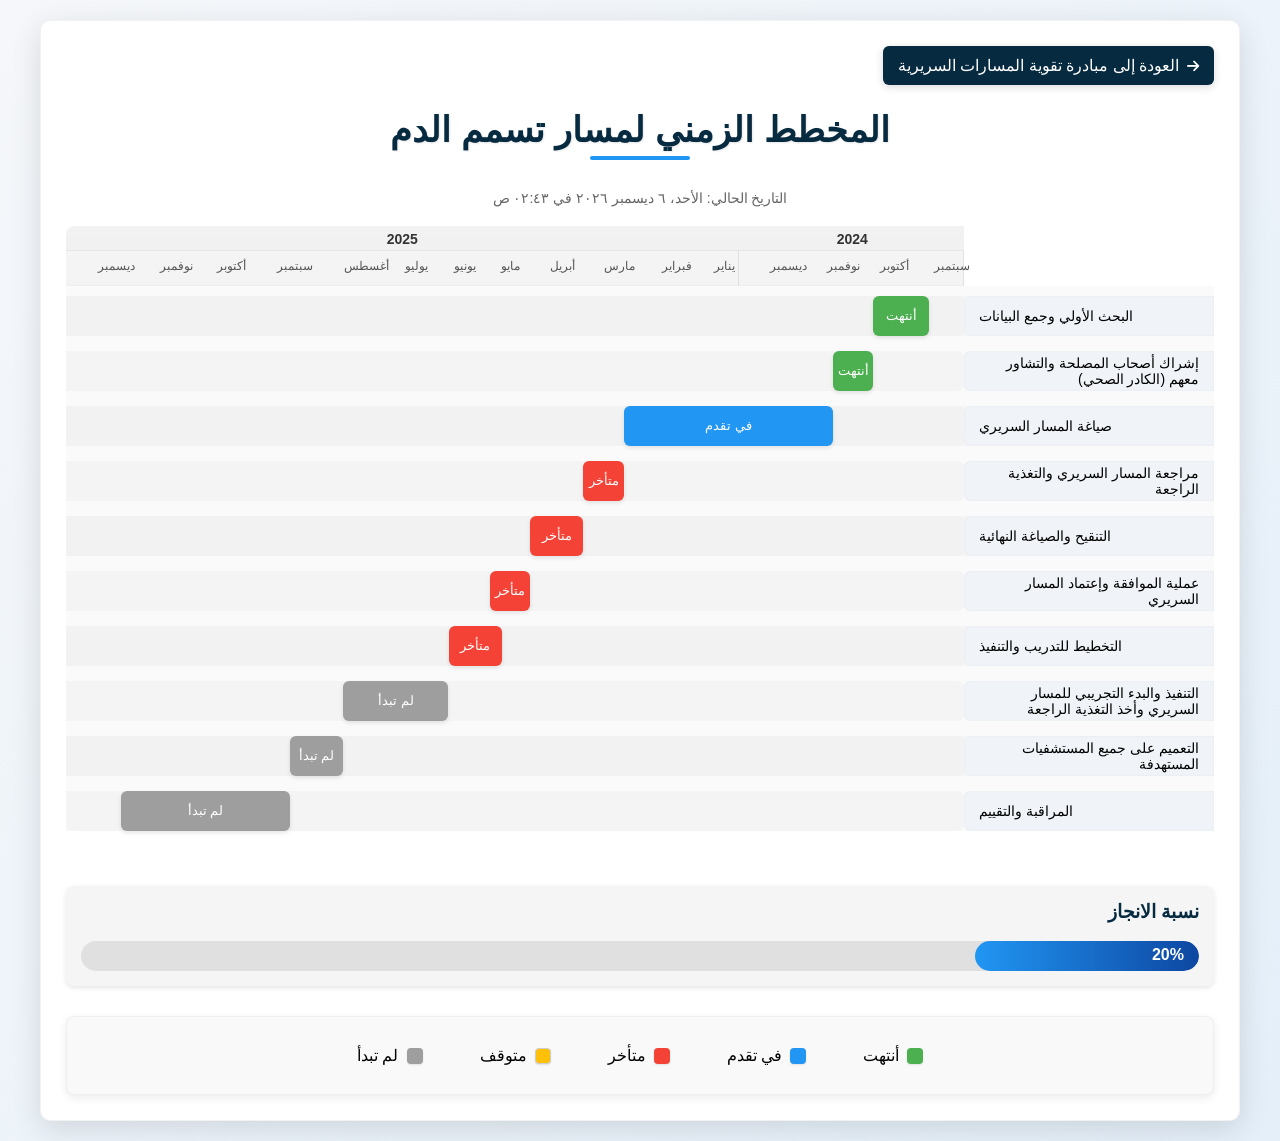
==== sepsis-timeline.html @ 0b977a1f "Add files via upload" ====
<!DOCTYPE html>
<html lang="ar" dir="rtl">
<head>
    <meta charset="UTF-8">
    <meta name="viewport" content="width=device-width, initial-scale=1.0">
    <title>المخطط الزمني لمسار تسمم الدم</title>
    <link rel="stylesheet" href="https://cdnjs.cloudflare.com/ajax/libs/font-awesome/6.4.0/css/all.min.css">
    <style>
        * {
            box-sizing: border-box;
            font-family: 'Segoe UI', Tahoma, Geneva, Verdana, sans-serif;
        }
        body {
            margin: 0;
            padding: 20px;
            background-color: #f5f7fa;
            background-image: linear-gradient(135deg, #f5f7fa 0%, #e4eff9 100%);
            min-height: 100vh;
        }
        .container {
            max-width: 1200px;
            margin: 0 auto;
            background-color: white;
            border-radius: 10px;
            box-shadow: 0 8px 30px rgba(0, 0, 0, 0.12);
            padding: 25px;
            border: 1px solid rgba(0, 0, 0, 0.05);
        }
        .header-buttons {
            margin-bottom: 20px;
            display: flex;
            justify-content: flex-start;
        }
        .back-button {
            display: inline-flex;
            align-items: center;
            background-color: #062A40;
            color: white;
            padding: 10px 15px;
            border-radius: 6px;
            text-decoration: none;
            font-weight: 500;
            transition: all 0.3s ease;
            box-shadow: 0 2px 8px rgba(0, 0, 0, 0.15);
        }
        .back-button:hover {
            background-color: #0a3d5c;
            transform: translateY(-2px);
            box-shadow: 0 4px 12px rgba(0, 0, 0, 0.2);
        }
        .back-button i {
            margin-left: 8px;
            font-size: 14px;
        }
        h1 {
            text-align: center;
            color: #062A40;
            margin-bottom: 30px;
            text-shadow: 1px 1px 2px rgba(0,0,0,0.1);
            font-size: 2.2rem;
            padding-bottom: 10px;
            position: relative;
        }
        h1:after {
            content: '';
            position: absolute;
            width: 100px;
            height: 4px;
            background-color: #2196F3;
            bottom: 0;
            left: 50%;
            transform: translateX(-50%);
            border-radius: 2px;
        }
        .timeline-container {
            position: relative;
            padding-top: 60px; /* Increased to accommodate year labels */
            margin-bottom: 40px;
            border-radius: 8px;
            overflow: hidden;
        }
        .timeline-header {
            position: absolute;
            top: 0;
            right: 250px;
            left: 0;
            height: 60px;
            background: linear-gradient(to bottom, #f9f9f9, #f0f0f0);
            border-bottom: 1px solid #e0e0e0;
            border-radius: 8px 0 0 0;
            z-index: 2;
        }
        .year-labels {
            position: absolute;
            top: 0;
            right: 0;
            left: 0;
            height: 25px;
            display: flex;
            justify-content: space-between;
            background-color: rgba(240, 240, 240, 0.7);
            border-bottom: 1px solid #e6e6e6;
            padding-top: 5px;
        }
        .year-label {
            font-weight: bold;
            color: #333;
            font-size: 14px;
        }
        .month-markers {
            position: absolute;
            top: 25px; /* Position below year labels */
            right: 0;
            left: 0;
            height: 35px;
            display: flex;
            background-color: rgba(245, 245, 245, 0.7);
        }
        .month-section {
            position: relative;
            height: 100%;
            border-right: 1px solid #e0e0e0;
        }
        .month-labels {
            position: absolute;
            top: 0;
            right: 0;
            left: 0;
            display: flex;
            justify-content: space-around;
            padding-top: 8px;
        }
        .month-label {
            font-size: 12px;
            color: #555;
            transform: translateX(50%);
        }
        .task-container {
            background-color: #fafafa;
            border-radius: 0 0 8px 8px;
            padding-top: 10px;
        }
        .task {
            display: flex;
            align-items: center;
            margin-bottom: 15px;
            position: relative;
            transition: all 0.2s ease;
        }
        .task:hover {
            background-color: #f5f5f5;
        }
        .task:nth-child(odd) {
            background-color: rgba(0, 0, 0, 0.02);
        }
        .task-name {
            width: 250px;
            padding: 10px 15px;
            font-weight: 500;
            font-size: 14px;
            text-align: right;
            background-color: #f0f4f8;
            border-radius: 6px 0 0 6px;
            box-shadow: inset 0 0 3px rgba(0, 0, 0, 0.05);
            height: 40px;
            display: flex;
            align-items: center;
            justify-content: flex-end;
        }
        .timeline-bar {
            flex-grow: 1;
            position: relative;
            height: 40px;
            background-color: rgba(240, 240, 240, 0.5);
            border-radius: 0 6px 6px 0;
        }
        .task-bar {
            position: absolute;
            height: 100%;
            border-radius: 6px;
            display: flex;
            align-items: center;
            justify-content: center;
            color: white;
            font-size: 13px;
            cursor: pointer;
            transition: all 0.3s ease;
            min-width: 40px;
            box-shadow: 0 2px 4px rgba(0, 0, 0, 0.1);
        }
        .task-bar:hover {
            opacity: 0.9;
            transform: translateY(-2px);
            box-shadow: 0 4px 8px rgba(0, 0, 0, 0.15);
        }
        .tooltip {
            position: absolute;
            background-color: #333;
            color: white;
            padding: 12px;
            border-radius: 6px;
            font-size: 12px;
            z-index: 100;
            width: 280px;
            box-shadow: 0 4px 12px rgba(0, 0, 0, 0.2);
            pointer-events: none;
            opacity: 0;
            transition: opacity 0.3s;
            text-align: right;
        }
        .tooltip-visible {
            opacity: 1;
        }
        .legend {
            display: flex;
            justify-content: center;
            gap: 25px;
            margin-top: 30px;
            flex-wrap: wrap;
            background-color: #f9f9f9;
            padding: 20px;
            border-radius: 8px;
            box-shadow: 0 3px 10px rgba(0, 0, 0, 0.08);
            border: 1px solid rgba(0, 0, 0, 0.04);
        }
        .legend-item {
            display: flex;
            align-items: center;
            cursor: pointer;
            padding: 8px 15px;
            border-radius: 6px;
            transition: all 0.3s ease;
            border: 1px solid transparent;
        }
        .legend-item:hover {
            background-color: #f0f0f0;
            transform: translateY(-2px);
            border: 1px solid rgba(0, 0, 0, 0.05);
            box-shadow: 0 3px 8px rgba(0, 0, 0, 0.06);
        }
        .legend-color {
            width: 16px;
            height: 16px;
            border-radius: 4px;
            margin-left: 8px;
            box-shadow: 0 1px 2px rgba(0, 0, 0, 0.1);
        }
        .status-dropdown {
            position: absolute;
            background: white;
            border: 1px solid #ddd;
            border-radius: 4px;
            box-shadow: 0 2px 10px rgba(0, 0, 0, 0.1);
            z-index: 50;
            display: none;
            overflow: hidden;
        }
        .status-option {
            padding: 8px 12px;
            cursor: pointer;
            font-size: 14px;
            transition: background-color 0.2s;
        }
        .status-option:hover {
            background-color: #f5f5f5;
        }
        .current-date {
            text-align: center;
            margin-bottom: 20px;
            font-size: 14px;
            color: #666;
        }
    </style>
</head>
<body>
    <div class="container">
        <div class="header-buttons">
            <a href="initiative-clinical-pathways.html" class="back-button">
                <i class="fas fa-arrow-right"></i> العودة إلى مبادرة تقوية المسارات السريرية
            </a>
        </div>
        
        <h1>المخطط الزمني لمسار تسمم الدم</h1>
        <div class="current-date" id="current-date"></div>
        
        <div class="timeline-container" id="timeline-container">
            <div class="timeline-header">
                <div class="year-labels" id="year-labels"></div>
                <div class="month-markers" id="month-markers"></div>
            </div>
            <!-- Today marker completely removed -->
            <div id="tasks-container" class="task-container"></div>
        </div>
        
        <div style="margin-top: 20px; background-color: #f5f5f5; padding: 15px; border-radius: 8px; box-shadow: 0 2px 5px rgba(0,0,0,0.1);">
            <h3 style="margin-top: 0; color: #062A40;">نسبة الانجاز</h3>
            <div style="height: 30px; background-color: #e0e0e0; border-radius: 15px; overflow: hidden; position: relative;">
                <div id="progress-bar" style="height: 100%; width: 20%; background: linear-gradient(90deg, #2196F3, #0D47A1); border-radius: 15px; transition: width 1s ease-in-out;">
                    <span id="progress-text" style="position: absolute; right: 15px; top: 5px; color: white; font-weight: bold;">20%</span>
                </div>
            </div>
        </div>
        
        <div class="legend" id="legend"></div>
        
        <div id="tooltip" class="tooltip"></div>
        <div id="status-dropdown" class="status-dropdown"></div>
    </div>

    <script>
        // Task data with dates spanning from Sep 2024 to Dec 2025
        const tasks = [
            { 
                id: 1,
                name: "البحث الأولي وجمع البيانات", 
                startDate: "2024-09-20", 
                endDate: "2024-10-20", 
                status: "أنتهت", 
                durationWeeks: 4,
                details: "تم جمع البيانات الأولية وإجراء البحث المطلوب لتحديد نطاق المشروع"
            },
            { 
                id: 2,
                name: "إشراك أصحاب المصلحة والتشاور معهم (الكادر الصحي)", 
                startDate: "2024-10-20", 
                endDate: "2024-11-11", 
                status: "أنتهت", 
                durationWeeks: 3,
                details: "تم عقد اجتماعات مع الكادر الصحي وأصحاب المصلحة لجمع المتطلبات والملاحظات"
            },
            { 
                id: 3,
                name: "صياغة المسار السريري", 
                startDate: "2024-11-11", 
                endDate: "2025-03-04", 
                status: "في تقدم", 
                durationWeeks: 16,
                details: "جاري صياغة المسار السريري وتقييم المتطلبات حسب المعايير العالمية"
            },
            { 
                id: 4,
                name: "مراجعة المسار السريري والتغذية الراجعة", 
                startDate: "2025-03-04", 
                endDate: "2025-03-26", 
                status: "متأخر", 
                durationWeeks: 3,
                details: "جاري مراجعة المسار السريري من قبل الفريق المختص وجمع الملاحظات"
            },
            { 
                id: 5,
                name: "التنقيح والصياغة النهائية", 
                startDate: "2025-03-26", 
                endDate: "2025-04-24", 
                status: "متأخر", 
                durationWeeks: 4,
                details: "تنقيح المسار السريري بناءً على الملاحظات وإعداد الصياغة النهائية"
            },
            { 
                id: 6,
                name: "عملية الموافقة وإعتماد المسار السريري", 
                startDate: "2025-04-24", 
                endDate: "2025-05-09", 
                status: "متأخر", 
                durationWeeks: 2,
                details: "الحصول على الموافقات اللازمة واعتماد المسار السريري من الجهات المختصة"
            },
            { 
                id: 7,
                name: "التخطيط للتدريب والتنفيذ", 
                startDate: "2025-05-09", 
                endDate: "2025-06-07", 
                status: "متأخر", 
                durationWeeks: 4,
                details: "إعداد خطة التدريب وتحديد الموارد اللازمة للتنفيذ"
            },
            { 
                id: 8,
                name: "التنفيذ والبدء التجريبي للمسار السريري وأخذ التغذية الراجعة", 
                startDate: "2025-06-07", 
                endDate: "2025-08-03", 
                status: "لم تبدأ", 
                durationWeeks: 8,
                details: "تنفيذ المسار السريري بشكل تجريبي وجمع الملاحظات للتحسين"
            },
            { 
                id: 9,
                name: "التعميم على جميع المستشفيات المستهدفة", 
                startDate: "2025-08-03", 
                endDate: "2025-09-01", 
                status: "لم تبدأ", 
                durationWeeks: 4,
                details: "تعميم المسار السريري على جميع المستشفيات المستهدفة بعد نجاح المرحلة التجريبية"
            },
            { 
                id: 10,
                name: "المراقبة والتقييم", 
                startDate: "2025-09-01", 
                endDate: "2025-12-01", 
                status: "لم تبدأ", 
                durationWeeks: 13,
                details: "مراقبة تنفيذ المسار السريري وتقييم النتائج وإجراء التحسينات اللازمة"
            }
        ];
        
        // Calculate progress percentage based on completed tasks
        function calculateProgress() {
            const completedTasks = tasks.filter(task => task.status === "أنتهت").length;
            const totalTasks = tasks.length;
            return Math.round((completedTasks / totalTasks) * 100);
        }

        // Status color mapping with new "متوقف" (paused) status
        const statusColors = {
            "أنتهت": "#4CAF50",     // Green
            "في تقدم": "#2196F3",   // Blue
            "متأخر": "#F44336",     // Red
            "متوقف": "#FFC107",     // Yellow
            "لم تبدأ": "#9E9E9E"     // Gray
        };

        // Find earliest and latest dates for timeline bounds
        const earliestDate = new Date("2024-09-01"); // Start from beginning of September for clean display
        const latestDate = new Date("2025-12-31");   // End at end of December for clean display

        // Get current date in Oman time (GMT+4)
        function getCurrentOmanDate() {
            const now = new Date();
            // Adjust to Oman time (GMT+4)
            const omanOffset = 4 * 60; // 4 hours in minutes
            const localOffset = now.getTimezoneOffset(); // Local offset in minutes
            const totalOffset = omanOffset + localOffset; // Total offset in minutes
            
            // Apply the offset to get Oman time
            return new Date(now.getTime() + totalOffset * 60 * 1000);
        }

        // Get the equivalent date in our timeline (2024-2025)
        function getTimelineEquivalentDate(omanDate) {
            // Create a date with the same month and day but in our timeline years
            // If current month/day is within our timeline range, use it directly
            const currentMonth = omanDate.getMonth();
            const currentDay = omanDate.getDate();
            
            // Try to place the date in 2025 first (our primary year)
            let timelineDate = new Date(2025, currentMonth, currentDay);
            
            // If the date is before our earliest date, try 2024
            if (timelineDate < earliestDate) {
                timelineDate = new Date(2024, currentMonth, currentDay);
            }
            
            // If the date is after our latest date, try 2024
            if (timelineDate > latestDate) {
                timelineDate = new Date(2024, currentMonth, currentDay);
            }
            
            // If still outside our range, default to middle of timeline
            if (timelineDate < earliestDate || timelineDate > latestDate) {
                // Default to a date in the middle of our timeline
                const middleTime = (earliestDate.getTime() + latestDate.getTime()) / 2;
                timelineDate = new Date(middleTime);
            }
            
            return timelineDate;
        }

        // Current Oman date and timeline equivalent
        let currentOmanDate = getCurrentOmanDate();
        let today = getTimelineEquivalentDate(currentOmanDate);

        // Format the current Oman date for display
        function formatOmanDate(date) {
            const options = { 
                weekday: 'long', 
                year: 'numeric', 
                month: 'long', 
                day: 'numeric',
                hour: '2-digit',
                minute: '2-digit'
            };
            return date.toLocaleDateString('ar-OM', options);
        }

        // Update date displays
        function updateDateDisplays() {
            document.getElementById('current-date').textContent = `التاريخ الحالي: ${formatOmanDate(currentOmanDate)}`;
        }

        // Parse date string to Date object
        function parseDate(dateStr) {
            return new Date(dateStr);
        }

        // Timeline dimensions
        function getTimelineWidth() {
            return document.getElementById('timeline-container').offsetWidth - 250; // Subtract task name width
        }

        // Function to convert date to position
        function dateToPosition(date) {
            const timelineWidth = getTimelineWidth();
            const totalDays = (latestDate - earliestDate) / (1000 * 60 * 60 * 24);
            const daysPassed = (date - earliestDate) / (1000 * 60 * 60 * 24);
            return (daysPassed / totalDays) * timelineWidth;
        }

        // Arabic month names
        const arabicMonths = [
            "يناير", "فبراير", "مارس", "أبريل", "مايو", "يونيو",
            "يوليو", "أغسطس", "سبتمبر", "أكتوبر", "نوفمبر", "ديسمبر"
        ];

        // Generate year labels
        function generateYearLabels() {
            const yearLabelsContainer = document.getElementById('year-labels');
            yearLabelsContainer.innerHTML = '';
            
            // Get unique years in the timeline
            const startYear = earliestDate.getFullYear();
            const endYear = latestDate.getFullYear();
            
            // Create a label for each year
            for (let year = startYear; year <= endYear; year++) {
                const yearStart = new Date(year, 0, 1);
                const yearEnd = new Date(year, 11, 31);
                
                // Adjust if outside our timeline
                const adjustedStart = yearStart < earliestDate ? earliestDate : yearStart;
                const adjustedEnd = yearEnd > latestDate ? latestDate : yearEnd;
                
                const startPos = dateToPosition(adjustedStart);
                const endPos = dateToPosition(adjustedEnd);
                const width = endPos - startPos;
                
                const yearElement = document.createElement('div');
                yearElement.className = 'year-label';
                yearElement.textContent = year;
                yearElement.style.position = 'absolute';
                yearElement.style.right = `${startPos}px`;
                yearElement.style.width = `${width}px`;
                yearElement.style.textAlign = 'center';
                
                yearLabelsContainer.appendChild(yearElement);
            }
        }

        // Generate month markers
        function generateMonthMarkers() {
            const monthMarkersContainer = document.getElementById('month-markers');
            monthMarkersContainer.innerHTML = '';
            
            // Get unique years in the timeline
            const startYear = earliestDate.getFullYear();
            const endYear = latestDate.getFullYear();
            
            // For each year, create a section with month labels
            for (let year = startYear; year <= endYear; year++) {
                const yearStart = new Date(year, 0, 1);
                const yearEnd = new Date(year, 11, 31);
                
                // Adjust if outside our timeline
                const adjustedStart = yearStart < earliestDate ? earliestDate : yearStart;
                const adjustedEnd = yearEnd > latestDate ? latestDate : yearEnd;
                
                const startPos = dateToPosition(adjustedStart);
                const endPos = dateToPosition(adjustedEnd);
                const width = endPos - startPos;
                
                const yearSection = document.createElement('div');
                yearSection.className = 'month-section';
                yearSection.style.position = 'absolute';
                yearSection.style.right = `${startPos}px`;
                yearSection.style.width = `${width}px`;
                
                const monthLabelsContainer = document.createElement('div');
                monthLabelsContainer.className = 'month-labels';
                
                // Determine start and end months for this year
                const startMonth = adjustedStart.getMonth();
                const endMonth = adjustedEnd.getMonth();
                
                // Create labels for each month in this year
                for (let month = 0; month <= 11; month++) {
                    if ((year === startYear && month < startMonth) || 
                        (year === endYear && month > endMonth)) {
                        continue; // Skip months outside our range
                    }
                    
                    const monthLabel = document.createElement('div');
                    monthLabel.className = 'month-label';
                    monthLabel.textContent = arabicMonths[month];
                    
                    // Position relative to the year section
                    const monthPosition = (month - startMonth) / (endMonth - startMonth + 1);
                    monthLabel.style.right = `${monthPosition * 100}%`;
                    
                    monthLabelsContainer.appendChild(monthLabel);
                }
                
                yearSection.appendChild(monthLabelsContainer);
                monthMarkersContainer.appendChild(yearSection);
            }
        }

        // Format date for display
        function formatDate(date) {
            const day = date.getDate();
            const month = date.getMonth() + 1;
            const year = date.getFullYear();
            return `${day}/${month}/${year}`;
        }

        // Determine task status based on dates
        function determineStatus(task) {
            const startDate = parseDate(task.startDate);
            const endDate = parseDate(task.endDate);
            
            if (today < startDate) {
                return "لم تبدأ";
            } else if (today > endDate) {
                // Don't automatically change to "أنتهت" - keep the existing status
                return task.status;
            } else if (today >= startDate && today <= endDate) {
                // If we're in the task period, it's either in progress or delayed
                if (task.status === "متأخر" || task.status === "متوقف") {
                    return task.status;
                } else {
                    return "في تقدم";
                }
            }
            
            return task.status;
        }

        // Update task statuses based on dates
        function updateTaskStatuses() {
            tasks.forEach(task => {
                // Only update status if not manually overridden
                if (!task.manualStatus) {
                    // Determine status based on current date
                    task.status = determineStatus(task);
                }
            });
        }

        // Render tasks
        function renderTasks() {
            const tasksContainer = document.getElementById('tasks-container');
            tasksContainer.innerHTML = '';
            
            tasks.forEach(task => {
                const taskElement = document.createElement('div');
                taskElement.className = 'task';
                
                const nameElement = document.createElement('div');
                nameElement.className = 'task-name';
                nameElement.textContent = task.name;
                
                const timelineBar = document.createElement('div');
                timelineBar.className = 'timeline-bar';
                
                const startPos = dateToPosition(parseDate(task.startDate));
                const endPos = dateToPosition(parseDate(task.endDate));
                const width = endPos - startPos;
                
                const taskBar = document.createElement('div');
                taskBar.className = 'task-bar';
                taskBar.dataset.taskId = task.id;
                taskBar.style.right = `${startPos}px`;
                taskBar.style.width = `${width}px`;
                taskBar.style.backgroundColor = statusColors[task.status];
                taskBar.textContent = task.status;
                
                // Adjust text color for yellow status for better readability
                if (task.status === "متوقف") {
                    taskBar.style.color = "#000";
                }
                
                // Add event listeners for hover and click
                taskBar.addEventListener('mouseenter', showTooltip);
                taskBar.addEventListener('mouseleave', hideTooltip);
                taskBar.addEventListener('click', showStatusDropdown);
                
                timelineBar.appendChild(taskBar);
                taskElement.appendChild(nameElement);
                taskElement.appendChild(timelineBar);
                tasksContainer.appendChild(taskElement);
            });
        }

        // Render legend
        function renderLegend() {
            const legendContainer = document.getElementById('legend');
            legendContainer.innerHTML = '';
            
            Object.entries(statusColors).forEach(([status, color]) => {
                const legendItem = document.createElement('div');
                legendItem.className = 'legend-item';
                legendItem.dataset.status = status;
                
                const colorBox = document.createElement('div');
                colorBox.className = 'legend-color';
                colorBox.style.backgroundColor = color;
                
                const label = document.createElement('div');
                label.textContent = status;
                
                // Adjust text color for yellow status in legend
                if (status === "متوقف") {
                    colorBox.style.border = "1px solid #ccc";
                }
                
                legendItem.appendChild(colorBox);
                legendItem.appendChild(label);
                legendContainer.appendChild(legendItem);
            });
        }

        // Show tooltip with task details
        function showTooltip(event) {
            const taskId = parseInt(event.target.dataset.taskId);
            const task = tasks.find(t => t.id === taskId);
            
            if (!task) return;
            
            const tooltip = document.getElementById('tooltip');
            tooltip.innerHTML = `
                <div><strong>المهمة:</strong> ${task.name}</div>
                <div><strong>الحالة:</strong> ${task.status}</div>
                <div><strong>تاريخ البدء:</strong> ${formatDate(parseDate(task.startDate))}</div>
                <div><strong>تاريخ الانتهاء:</strong> ${formatDate(parseDate(task.endDate))}</div>
                <div><strong>المدة:</strong> ${task.durationWeeks} أسابيع</div>
                <div><strong>التفاصيل:</strong> ${task.details}</div>
            `;
            
            const rect = event.target.getBoundingClientRect();
            tooltip.style.top = `${rect.top - tooltip.offsetHeight - 10}px`;
            tooltip.style.left = `${rect.left + (rect.width / 2) - (tooltip.offsetWidth / 2)}px`;
            tooltip.classList.add('tooltip-visible');
        }

        // Hide tooltip
        function hideTooltip() {
            const tooltip = document.getElementById('tooltip');
            tooltip.classList.remove('tooltip-visible');
        }

        // Show status dropdown for changing task status
        function showStatusDropdown(event) {
            const taskId = parseInt(event.target.dataset.taskId);
            const task = tasks.find(t => t.id === taskId);
            
            if (!task) return;
            
            const dropdown = document.getElementById('status-dropdown');
            dropdown.innerHTML = '';
            dropdown.style.display = 'block';
            
            Object.entries(statusColors).forEach(([status, color]) => {
                const option = document.createElement('div');
                option.className = 'status-option';
                option.textContent = status;
                option.style.borderRight = `4px solid ${color}`;
                
                // Adjust text color for yellow status
                if (status === "متوقف") {
                    option.style.color = "#000";
                }
                
                option.addEventListener('click', () => changeTaskStatus(taskId, status));
                dropdown.appendChild(option);
            });
            
            const rect = event.target.getBoundingClientRect();
            dropdown.style.top = `${rect.bottom + 5}px`;
            dropdown.style.left = `${rect.left}px`;
            
            // Close dropdown when clicking outside
            document.addEventListener('click', closeDropdown);
        }

        // Close status dropdown
        function closeDropdown(event) {
            if (!event.target.closest('.task-bar') && !event.target.closest('.status-dropdown')) {
                const dropdown = document.getElementById('status-dropdown');
                dropdown.style.display = 'none';
                document.removeEventListener('click', closeDropdown);
            }
        }

        // Save task statuses to localStorage
        function saveTaskStatuses() {
            const savedStatuses = {};
            tasks.forEach(task => {
                if (task.manualStatus) {
                    savedStatuses[task.id] = task.manualStatus;
                }
            });
            
            try {
                localStorage.setItem('sepsis-timeline-statuses', JSON.stringify(savedStatuses));
                console.log('Statuses saved successfully');
            } catch (error) {
                console.error('Error saving statuses to localStorage:', error);
            }
        }
        
        // Load task statuses from localStorage
        function loadTaskStatuses() {
            try {
                const savedStatuses = localStorage.getItem('sepsis-timeline-statuses');
                if (savedStatuses) {
                    const statuses = JSON.parse(savedStatuses);
                    tasks.forEach(task => {
                        if (statuses[task.id]) {
                            task.manualStatus = statuses[task.id];
                            task.status = statuses[task.id];
                        }
                    });
                    console.log('Statuses loaded successfully');
                }
            } catch (error) {
                console.error('Error loading statuses from localStorage:', error);
            }
        }

        // Change task status
        function changeTaskStatus(taskId, newStatus) {
            const task = tasks.find(t => t.id === taskId);
            if (!task) return;
            
            task.status = newStatus;
            task.manualStatus = newStatus; // Mark as manually set
            
            // Update UI
            const taskBar = document.querySelector(`.task-bar[data-task-id="${taskId}"]`);
            taskBar.style.backgroundColor = statusColors[newStatus];
            taskBar.textContent = newStatus;
            
            // Adjust text color for yellow status
            if (newStatus === "متوقف") {
                taskBar.style.color = "#000";
            } else {
                taskBar.style.color = "#fff";
            }
            
            // Update the progress bar when status changes
            updateProgressBar();
            
            // Save changes to localStorage
            saveTaskStatuses();
            
            // Show save confirmation
            showSaveConfirmation();
            
            // Close dropdown
            const dropdown = document.getElementById('status-dropdown');
            dropdown.style.display = 'none';
        }
        
        // Show save confirmation message
        function showSaveConfirmation() {
            const container = document.querySelector('.container');
            
            // Create or update the confirmation message
            let confirmation = document.getElementById('save-confirmation');
            if (!confirmation) {
                confirmation = document.createElement('div');
                confirmation.id = 'save-confirmation';
                confirmation.style.position = 'fixed';
                confirmation.style.bottom = '20px';
                confirmation.style.right = '20px';
                confirmation.style.backgroundColor = '#4CAF50';
                confirmation.style.color = 'white';
                confirmation.style.padding = '10px 20px';
                confirmation.style.borderRadius = '4px';
                confirmation.style.boxShadow = '0 2px 10px rgba(0,0,0,0.2)';
                confirmation.style.opacity = '0';
                confirmation.style.transition = 'opacity 0.3s ease';
                confirmation.style.zIndex = '100';
                document.body.appendChild(confirmation);
            }
            
            confirmation.textContent = 'تم حفظ التغييرات';
            confirmation.style.opacity = '1';
            
            // Hide the confirmation after 2 seconds
            setTimeout(() => {
                confirmation.style.opacity = '0';
            }, 2000);
        }

        // Refresh the timeline with current date
        function refreshTimeline() {
            // Update current date
            currentOmanDate = getCurrentOmanDate();
            today = getTimelineEquivalentDate(currentOmanDate);
            
            // Update displays
            updateDateDisplays();
            
            // Update task statuses
            updateTaskStatuses();
            
            // Re-render tasks with updated statuses
            renderTasks();
        }

        // Update progress bar
        function updateProgressBar() {
            const progressPercentage = calculateProgress();
            const progressBar = document.getElementById('progress-bar');
            const progressText = document.getElementById('progress-text');
            
            progressBar.style.width = `${progressPercentage}%`;
            progressText.textContent = `${progressPercentage}%`;
        }
        
        // Initialize the timeline
        function initTimeline() {
            // Set up initial date displays
            updateDateDisplays();
            
            // Load saved task statuses from localStorage
            loadTaskStatuses();
            
            // Initialize timeline components
            updateTaskStatuses();
            generateYearLabels();
            generateMonthMarkers();
            renderTasks();
            renderLegend();
            
            // Update progress bar
            updateProgressBar();
            
            // Handle window resize
            window.addEventListener('resize', () => {
                generateYearLabels();
                generateMonthMarkers();
                renderTasks();
            });
            
            // Auto-refresh every minute
            setInterval(() => {
                refreshTimeline();
                updateProgressBar();
            }, 60000);
        }

        // Start the app when DOM is loaded
        document.addEventListener('DOMContentLoaded', initTimeline);
    </script>
</body>
</html>
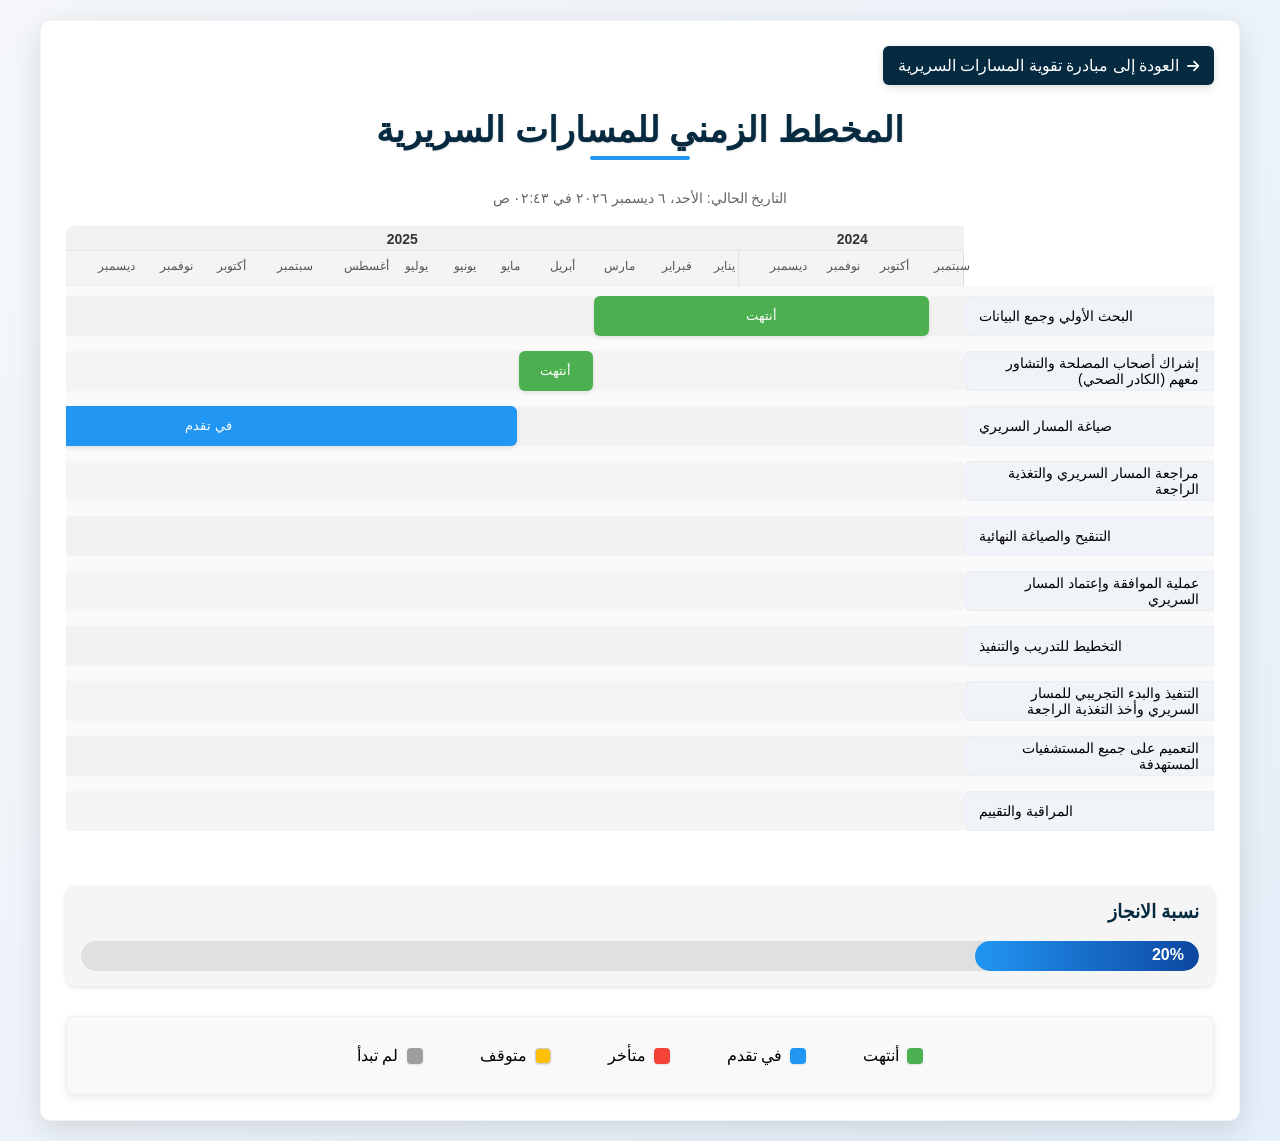
==== commit c289d77d: "Update timeline from sepsis to clinical pathways" ====
--- a/sepsis-timeline.html
+++ b/sepsis-timeline.html
@@ -3,7 +3,7 @@
 <head>
     <meta charset="UTF-8">
     <meta name="viewport" content="width=device-width, initial-scale=1.0">
-    <title>المخطط الزمني لمسار تسمم الدم</title>
+    <title>المخطط الزمني للمسارات السريرية</title>
     <link rel="stylesheet" href="https://cdnjs.cloudflare.com/ajax/libs/font-awesome/6.4.0/css/all.min.css">
     <style>
         * {
@@ -280,7 +280,7 @@
             </a>
         </div>
         
-        <h1>المخطط الزمني لمسار تسمم الدم</h1>
+        <h1>المخطط الزمني للمسارات السريرية</h1>
         <div class="current-date" id="current-date"></div>
         
         <div class="timeline-container" id="timeline-container">
@@ -314,90 +314,90 @@
                 id: 1,
                 name: "البحث الأولي وجمع البيانات", 
                 startDate: "2024-09-20", 
-                endDate: "2024-10-20", 
+                endDate: "2025-03-20", 
                 status: "أنتهت", 
-                durationWeeks: 4,
+                durationWeeks: 25,
                 details: "تم جمع البيانات الأولية وإجراء البحث المطلوب لتحديد نطاق المشروع"
             },
             { 
                 id: 2,
                 name: "إشراك أصحاب المصلحة والتشاور معهم (الكادر الصحي)", 
-                startDate: "2024-10-20", 
-                endDate: "2024-11-11", 
+                startDate: "2025-03-21", 
+                endDate: "2025-04-30", 
                 status: "أنتهت", 
-                durationWeeks: 3,
+                durationWeeks: 5,
                 details: "تم عقد اجتماعات مع الكادر الصحي وأصحاب المصلحة لجمع المتطلبات والملاحظات"
             },
             { 
                 id: 3,
                 name: "صياغة المسار السريري", 
-                startDate: "2024-11-11", 
-                endDate: "2025-03-04", 
-                status: "في تقدم", 
-                durationWeeks: 16,
+                startDate: "2025-05-01", 
+                endDate: "2026-03-31", 
+                status: "أنتهت", 
+                durationWeeks: 47,
                 details: "جاري صياغة المسار السريري وتقييم المتطلبات حسب المعايير العالمية"
             },
             { 
                 id: 4,
                 name: "مراجعة المسار السريري والتغذية الراجعة", 
-                startDate: "2025-03-04", 
-                endDate: "2025-03-26", 
-                status: "متأخر", 
-                durationWeeks: 3,
+                startDate: "2026-04-01", 
+                endDate: "2026-06-30", 
+                status: "في تقدم", 
+                durationWeeks: 12,
                 details: "جاري مراجعة المسار السريري من قبل الفريق المختص وجمع الملاحظات"
             },
             { 
                 id: 5,
                 name: "التنقيح والصياغة النهائية", 
-                startDate: "2025-03-26", 
-                endDate: "2025-04-24", 
-                status: "متأخر", 
+                startDate: "2026-07-01", 
+                endDate: "2026-07-31", 
+                status: "لم تبدأ", 
                 durationWeeks: 4,
                 details: "تنقيح المسار السريري بناءً على الملاحظات وإعداد الصياغة النهائية"
             },
             { 
                 id: 6,
                 name: "عملية الموافقة وإعتماد المسار السريري", 
-                startDate: "2025-04-24", 
-                endDate: "2025-05-09", 
-                status: "متأخر", 
-                durationWeeks: 2,
+                startDate: "2026-07-01", 
+                endDate: "2026-10-01", 
+                status: "لم تبدأ", 
+                durationWeeks: 8,
                 details: "الحصول على الموافقات اللازمة واعتماد المسار السريري من الجهات المختصة"
             },
             { 
                 id: 7,
                 name: "التخطيط للتدريب والتنفيذ", 
-                startDate: "2025-05-09", 
-                endDate: "2025-06-07", 
-                status: "متأخر", 
-                durationWeeks: 4,
+                startDate: "2026-07-31", 
+                endDate: "2026-10-1", 
+                status: "لم تبدأ", 
+                durationWeeks: 8,
                 details: "إعداد خطة التدريب وتحديد الموارد اللازمة للتنفيذ"
             },
             { 
                 id: 8,
                 name: "التنفيذ والبدء التجريبي للمسار السريري وأخذ التغذية الراجعة", 
-                startDate: "2025-06-07", 
-                endDate: "2025-08-03", 
+                startDate: "2026-10-02", 
+                endDate: "2027-01-30", 
                 status: "لم تبدأ", 
-                durationWeeks: 8,
+                durationWeeks: 17,
                 details: "تنفيذ المسار السريري بشكل تجريبي وجمع الملاحظات للتحسين"
             },
             { 
                 id: 9,
                 name: "التعميم على جميع المستشفيات المستهدفة", 
-                startDate: "2025-08-03", 
-                endDate: "2025-09-01", 
+                startDate: "2027-01-31", 
+                endDate: "2027-06-30", 
                 status: "لم تبدأ", 
-                durationWeeks: 4,
+                durationWeeks: 21,
                 details: "تعميم المسار السريري على جميع المستشفيات المستهدفة بعد نجاح المرحلة التجريبية"
             },
             { 
                 id: 10,
                 name: "المراقبة والتقييم", 
-                startDate: "2025-09-01", 
-                endDate: "2025-12-01", 
+                startDate: "2027-07-01", 
+                endDate: "2028-11-01", 
                 status: "لم تبدأ", 
-                durationWeeks: 13,
+                durationWeeks: 52,
                 details: "مراقبة تنفيذ المسار السريري وتقييم النتائج وإجراء التحسينات اللازمة"
             }
         ];
@@ -952,4 +952,4 @@
         document.addEventListener('DOMContentLoaded', initTimeline);
     </script>
 </body>
-</html>+</html>
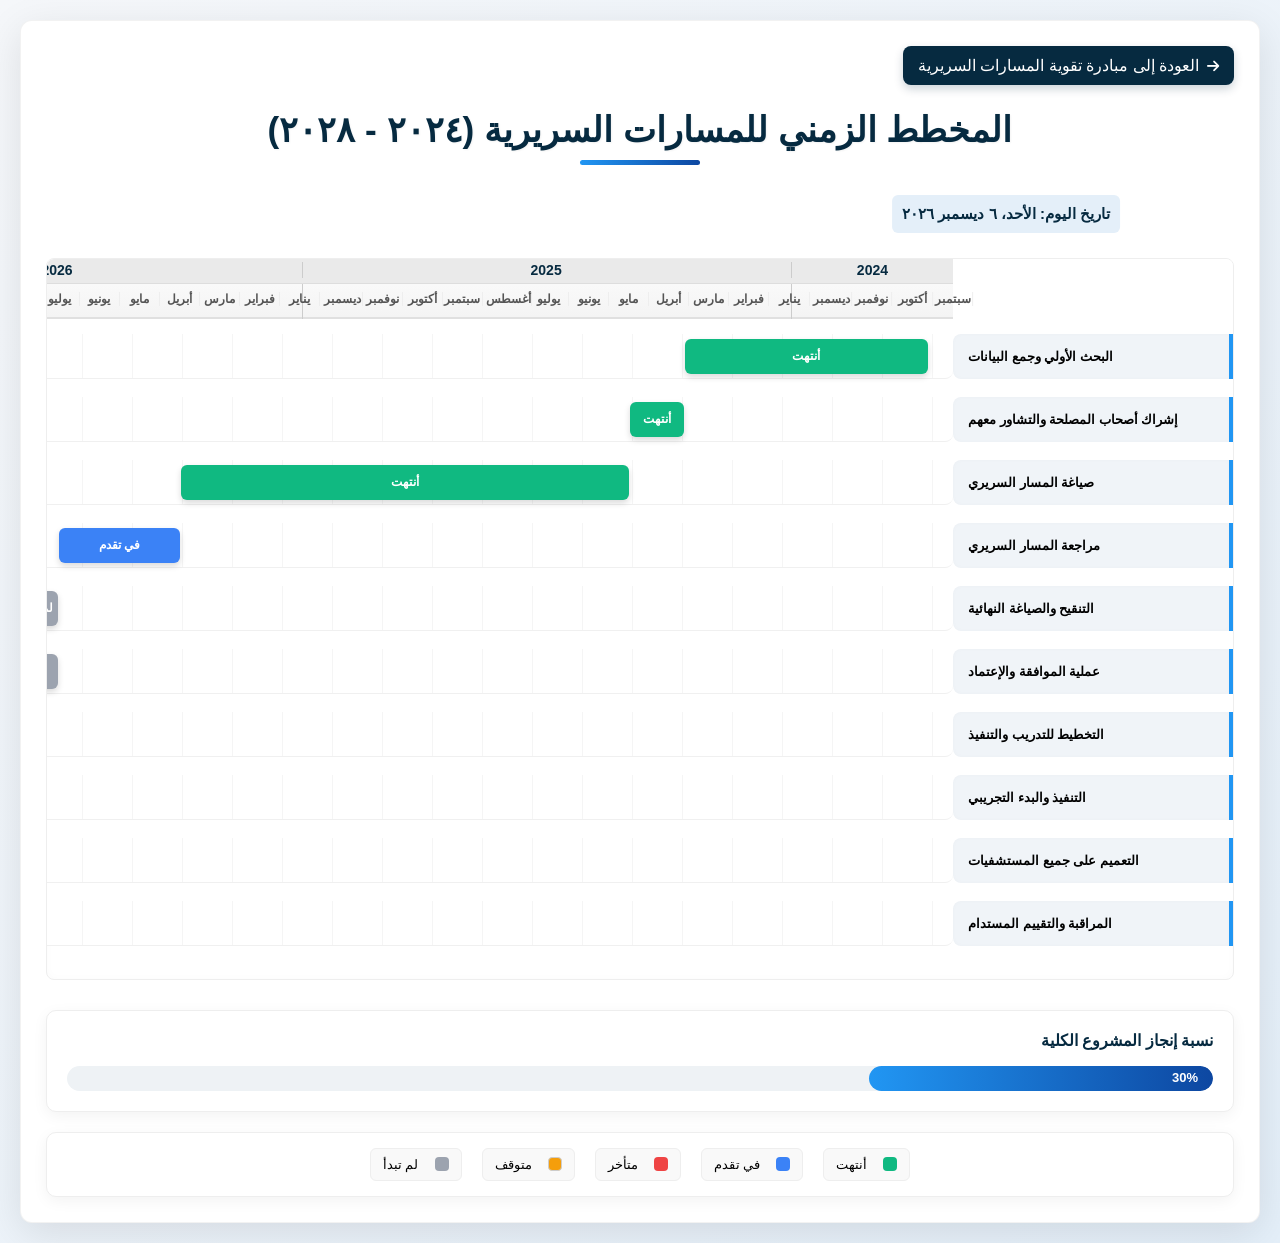
==== commit 354c96e8: "Update sepsis-timeline.html" ====
--- a/sepsis-timeline.html
+++ b/sepsis-timeline.html
@@ -18,11 +18,11 @@
             min-height: 100vh;
         }
         .container {
-            max-width: 1200px;
+            max-width: 1300px;
             margin: 0 auto;
             background-color: white;
-            border-radius: 10px;
-            box-shadow: 0 8px 30px rgba(0, 0, 0, 0.12);
+            border-radius: 12px;
+            box-shadow: 0 10px 40px rgba(0, 0, 0, 0.1);
             padding: 25px;
             border: 1px solid rgba(0, 0, 0, 0.05);
         }
@@ -37,16 +37,16 @@
             background-color: #062A40;
             color: white;
             padding: 10px 15px;
-            border-radius: 6px;
+            border-radius: 8px;
             text-decoration: none;
             font-weight: 500;
             transition: all 0.3s ease;
-            box-shadow: 0 2px 8px rgba(0, 0, 0, 0.15);
+            box-shadow: 0 4px 10px rgba(6, 42, 64, 0.2);
         }
         .back-button:hover {
             background-color: #0a3d5c;
             transform: translateY(-2px);
-            box-shadow: 0 4px 12px rgba(0, 0, 0, 0.2);
+            box-shadow: 0 6px 15px rgba(6, 42, 64, 0.3);
         }
         .back-button i {
             margin-left: 8px;
@@ -56,38 +56,45 @@
             text-align: center;
             color: #062A40;
             margin-bottom: 30px;
-            text-shadow: 1px 1px 2px rgba(0,0,0,0.1);
+            text-shadow: 1px 1px 2px rgba(0,0,0,0.05);
             font-size: 2.2rem;
-            padding-bottom: 10px;
+            padding-bottom: 15px;
             position: relative;
         }
         h1:after {
             content: '';
             position: absolute;
-            width: 100px;
-            height: 4px;
-            background-color: #2196F3;
+            width: 120px;
+            height: 5px;
+            background: linear-gradient(90deg, #2196F3, #0D47A1);
             bottom: 0;
             left: 50%;
             transform: translateX(-50%);
-            border-radius: 2px;
+            border-radius: 3px;
+        }
+        .timeline-scroll-wrapper {
+            width: 100%;
+            overflow-x: auto;
+            border-radius: 8px;
+            box-shadow: inset 0 0 10px rgba(0,0,0,0.02);
+            padding-bottom: 15px;
+            margin-bottom: 30px;
+            border: 1px solid #eee;
         }
         .timeline-container {
             position: relative;
-            padding-top: 60px; /* Increased to accommodate year labels */
-            margin-bottom: 40px;
-            border-radius: 8px;
-            overflow: hidden;
+            padding-top: 60px;
+            min-width: 2400px; 
+            background-color: #fff;
         }
         .timeline-header {
             position: absolute;
             top: 0;
-            right: 250px;
+            right: 280px; 
             left: 0;
             height: 60px;
-            background: linear-gradient(to bottom, #f9f9f9, #f0f0f0);
-            border-bottom: 1px solid #e0e0e0;
-            border-radius: 8px 0 0 0;
+            background: linear-gradient(to bottom, #fdfdfd, #f4f4f4);
+            border-bottom: 2px solid #e0e0e0;
             z-index: 2;
         }
         .year-labels {
@@ -97,29 +104,28 @@
             left: 0;
             height: 25px;
             display: flex;
-            justify-content: space-between;
-            background-color: rgba(240, 240, 240, 0.7);
-            border-bottom: 1px solid #e6e6e6;
-            padding-top: 5px;
+            background-color: #eaeaea;
+            border-bottom: 1px solid #ddd;
+            padding-top: 3px;
         }
         .year-label {
-            font-weight: bold;
-            color: #333;
+            font-weight: 800;
+            color: #062A40;
             font-size: 14px;
+            border-left: 1px solid #ccc;
         }
         .month-markers {
             position: absolute;
-            top: 25px; /* Position below year labels */
+            top: 25px;
             right: 0;
             left: 0;
             height: 35px;
             display: flex;
-            background-color: rgba(245, 245, 245, 0.7);
         }
         .month-section {
             position: relative;
             height: 100%;
-            border-right: 1px solid #e0e0e0;
+            border-left: 1px solid #ccc; 
         }
         .month-labels {
             position: absolute;
@@ -133,142 +139,200 @@
         .month-label {
             font-size: 12px;
             color: #555;
+            font-weight: 600;
             transform: translateX(50%);
+            border-right: 1px solid #eee;
+            width: 100%;
+            text-align: center;
+        }
+        /* Today Marker - Adjusted z-index and pointer-events */
+        .today-marker {
+            position: absolute;
+            top: 0;
+            width: 2px;
+            height: 100%;
+            background-color: #ff4757;
+            z-index: 4; 
+            pointer-events: none;
+            box-shadow: 0 0 5px rgba(255, 71, 87, 0.5);
+        }
+        .today-label {
+            position: absolute;
+            top: 65px;
+            transform: translateX(50%);
+            background-color: #ff4757;
+            color: white;
+            font-size: 11px;
+            font-weight: bold;
+            padding: 3px 8px;
+            border-radius: 4px;
         }
         .task-container {
-            background-color: #fafafa;
-            border-radius: 0 0 8px 8px;
-            padding-top: 10px;
+            background-color: #fff;
+            padding-top: 15px;
         }
         .task {
             display: flex;
             align-items: center;
-            margin-bottom: 15px;
+            margin-bottom: 18px;
             position: relative;
-            transition: all 0.2s ease;
+            transition: background-color 0.2s ease;
+            border-radius: 8px;
         }
         .task:hover {
-            background-color: #f5f5f5;
-        }
-        .task:nth-child(odd) {
-            background-color: rgba(0, 0, 0, 0.02);
+            background-color: #f4f8fb;
         }
         .task-name {
-            width: 250px;
-            padding: 10px 15px;
-            font-weight: 500;
-            font-size: 14px;
+            width: 280px;
+            min-width: 280px;
+            padding: 12px 15px;
+            font-weight: 600;
+            font-size: 13px;
             text-align: right;
             background-color: #f0f4f8;
-            border-radius: 6px 0 0 6px;
-            box-shadow: inset 0 0 3px rgba(0, 0, 0, 0.05);
-            height: 40px;
+            border-radius: 8px 0 0 8px;
+            border-right: 4px solid #2196F3;
+            box-shadow: inset 0 0 5px rgba(0, 0, 0, 0.02);
+            height: 45px;
             display: flex;
             align-items: center;
             justify-content: flex-end;
+            position: sticky;
+            right: 0;
+            z-index: 5; 
         }
         .timeline-bar {
             flex-grow: 1;
             position: relative;
-            height: 40px;
-            background-color: rgba(240, 240, 240, 0.5);
-            border-radius: 0 6px 6px 0;
+            height: 45px;
+            background-image: repeating-linear-gradient(90deg, transparent, transparent 49px, #f5f5f5 49px, #f5f5f5 50px);
+            border-radius: 0 8px 8px 0;
+            border-bottom: 1px solid #f0f0f0;
         }
         .task-bar {
             position: absolute;
-            height: 100%;
+            height: 35px;
+            top: 5px;
             border-radius: 6px;
             display: flex;
             align-items: center;
             justify-content: center;
             color: white;
+            font-size: 12px;
+            font-weight: bold;
+            cursor: pointer;
+            transition: all 0.3s cubic-bezier(0.25, 0.8, 0.25, 1);
+            min-width: 40px;
+            box-shadow: 0 3px 6px rgba(0, 0, 0, 0.15);
+            overflow: hidden;
+            text-overflow: ellipsis;
+            white-space: nowrap;
+            z-index: 3;
+        }
+        .task-bar:hover {
+            filter: brightness(1.1);
+            transform: translateY(-2px);
+            box-shadow: 0 5px 12px rgba(0, 0, 0, 0.2);
+        }
+        .tooltip {
+            position: absolute;
+            background-color: #1a1a1a;
+            color: #f0f0f0;
+            padding: 15px;
+            border-radius: 8px;
             font-size: 13px;
-            cursor: pointer;
-            transition: all 0.3s ease;
-            min-width: 40px;
-            box-shadow: 0 2px 4px rgba(0, 0, 0, 0.1);
-        }
-        .task-bar:hover {
-            opacity: 0.9;
-            transform: translateY(-2px);
-            box-shadow: 0 4px 8px rgba(0, 0, 0, 0.15);
-        }
-        .tooltip {
-            position: absolute;
-            background-color: #333;
-            color: white;
-            padding: 12px;
-            border-radius: 6px;
-            font-size: 12px;
             z-index: 100;
-            width: 280px;
-            box-shadow: 0 4px 12px rgba(0, 0, 0, 0.2);
+            width: 320px;
+            box-shadow: 0 8px 20px rgba(0, 0, 0, 0.3);
             pointer-events: none;
             opacity: 0;
-            transition: opacity 0.3s;
+            transition: opacity 0.2s, transform 0.2s;
+            transform: translateY(10px);
             text-align: right;
+            border: 1px solid #333;
         }
         .tooltip-visible {
             opacity: 1;
+            transform: translateY(0);
+        }
+        .tooltip-history {
+            margin-top: 12px;
+            padding-top: 10px;
+            border-top: 1px dashed #555;
+        }
+        .tooltip-history-title {
+            font-weight: bold;
+            color: #8ab4f8;
+            margin-bottom: 5px;
+            font-size: 12px;
+        }
+        .history-item {
+            display: flex;
+            justify-content: space-between;
+            font-size: 11px;
+            color: #ccc;
+            margin-bottom: 4px;
         }
         .legend {
             display: flex;
             justify-content: center;
-            gap: 25px;
-            margin-top: 30px;
+            gap: 20px;
+            margin-top: 20px;
             flex-wrap: wrap;
+            background-color: #fff;
+            padding: 15px;
+            border-radius: 10px;
+            box-shadow: 0 4px 15px rgba(0, 0, 0, 0.05);
+            border: 1px solid #eee;
+        }
+        .legend-item {
+            display: flex;
+            align-items: center;
+            padding: 8px 12px;
+            border-radius: 6px;
             background-color: #f9f9f9;
-            padding: 20px;
-            border-radius: 8px;
-            box-shadow: 0 3px 10px rgba(0, 0, 0, 0.08);
-            border: 1px solid rgba(0, 0, 0, 0.04);
-        }
-        .legend-item {
-            display: flex;
-            align-items: center;
-            cursor: pointer;
-            padding: 8px 15px;
-            border-radius: 6px;
-            transition: all 0.3s ease;
-            border: 1px solid transparent;
-        }
-        .legend-item:hover {
-            background-color: #f0f0f0;
-            transform: translateY(-2px);
-            border: 1px solid rgba(0, 0, 0, 0.05);
-            box-shadow: 0 3px 8px rgba(0, 0, 0, 0.06);
+            border: 1px solid #eee;
         }
         .legend-color {
-            width: 16px;
-            height: 16px;
+            width: 14px;
+            height: 14px;
             border-radius: 4px;
             margin-left: 8px;
-            box-shadow: 0 1px 2px rgba(0, 0, 0, 0.1);
         }
         .status-dropdown {
             position: absolute;
             background: white;
-            border: 1px solid #ddd;
-            border-radius: 4px;
-            box-shadow: 0 2px 10px rgba(0, 0, 0, 0.1);
-            z-index: 50;
+            border: 1px solid #eee;
+            border-radius: 8px;
+            box-shadow: 0 10px 25px rgba(0, 0, 0, 0.15);
+            z-index: 100;
             display: none;
             overflow: hidden;
+            min-width: 150px;
         }
         .status-option {
-            padding: 8px 12px;
+            padding: 10px 15px;
             cursor: pointer;
-            font-size: 14px;
+            font-size: 13px;
+            font-weight: 500;
             transition: background-color 0.2s;
+            text-align: right;
         }
         .status-option:hover {
-            background-color: #f5f5f5;
+            background-color: #f0f4f8;
         }
         .current-date {
             text-align: center;
-            margin-bottom: 20px;
-            font-size: 14px;
-            color: #666;
+            margin-bottom: 25px;
+            font-size: 15px;
+            color: #062A40;
+            font-weight: bold;
+            background-color: #e4eff9;
+            padding: 10px;
+            border-radius: 6px;
+            display: inline-block;
+            margin-left: 50%;
+            transform: translateX(-50%);
         }
     </style>
 </head>
@@ -280,23 +344,29 @@
             </a>
         </div>
         
-        <h1>المخطط الزمني للمسارات السريرية</h1>
+        <h1>المخطط الزمني للمسارات السريرية (٢٠٢٤ - ٢٠٢٨)</h1>
         <div class="current-date" id="current-date"></div>
         
-        <div class="timeline-container" id="timeline-container">
-            <div class="timeline-header">
-                <div class="year-labels" id="year-labels"></div>
-                <div class="month-markers" id="month-markers"></div>
+        <div class="timeline-scroll-wrapper">
+            <div class="timeline-container" id="timeline-container">
+                <div class="timeline-header">
+                    <div class="year-labels" id="year-labels"></div>
+                    <div class="month-markers" id="month-markers"></div>
+                </div>
+                
+                <div id="today-marker" class="today-marker">
+                    <div class="today-label">اليوم</div>
+                </div>
+
+                <div id="tasks-container" class="task-container"></div>
             </div>
-            <!-- Today marker completely removed -->
-            <div id="tasks-container" class="task-container"></div>
         </div>
         
-        <div style="margin-top: 20px; background-color: #f5f5f5; padding: 15px; border-radius: 8px; box-shadow: 0 2px 5px rgba(0,0,0,0.1);">
-            <h3 style="margin-top: 0; color: #062A40;">نسبة الانجاز</h3>
-            <div style="height: 30px; background-color: #e0e0e0; border-radius: 15px; overflow: hidden; position: relative;">
-                <div id="progress-bar" style="height: 100%; width: 20%; background: linear-gradient(90deg, #2196F3, #0D47A1); border-radius: 15px; transition: width 1s ease-in-out;">
-                    <span id="progress-text" style="position: absolute; right: 15px; top: 5px; color: white; font-weight: bold;">20%</span>
+        <div style="background-color: #fff; padding: 20px; border-radius: 10px; box-shadow: 0 4px 15px rgba(0,0,0,0.05); border: 1px solid #eee;">
+            <h3 style="margin-top: 0; color: #062A40; font-size: 16px;">نسبة إنجاز المشروع الكلية</h3>
+            <div style="height: 25px; background-color: #eef2f5; border-radius: 15px; overflow: hidden; position: relative;">
+                <div id="progress-bar" style="height: 100%; width: 0%; background: linear-gradient(90deg, #2196F3, #0D47A1); border-radius: 15px; transition: width 1s cubic-bezier(0.25, 0.8, 0.25, 1);">
+                    <span id="progress-text" style="position: absolute; right: 15px; top: 4px; color: white; font-weight: bold; font-size: 13px;">0%</span>
                 </div>
             </div>
         </div>
@@ -308,648 +378,354 @@
     </div>
 
     <script>
-        // Task data with dates spanning from Sep 2024 to Dec 2025
         const tasks = [
-            { 
-                id: 1,
-                name: "البحث الأولي وجمع البيانات", 
-                startDate: "2024-09-20", 
-                endDate: "2025-03-20", 
-                status: "أنتهت", 
-                durationWeeks: 25,
-                details: "تم جمع البيانات الأولية وإجراء البحث المطلوب لتحديد نطاق المشروع"
-            },
-            { 
-                id: 2,
-                name: "إشراك أصحاب المصلحة والتشاور معهم (الكادر الصحي)", 
-                startDate: "2025-03-21", 
-                endDate: "2025-04-30", 
-                status: "أنتهت", 
-                durationWeeks: 5,
-                details: "تم عقد اجتماعات مع الكادر الصحي وأصحاب المصلحة لجمع المتطلبات والملاحظات"
-            },
-            { 
-                id: 3,
-                name: "صياغة المسار السريري", 
-                startDate: "2025-05-01", 
-                endDate: "2026-03-31", 
-                status: "أنتهت", 
-                durationWeeks: 47,
-                details: "جاري صياغة المسار السريري وتقييم المتطلبات حسب المعايير العالمية"
-            },
-            { 
-                id: 4,
-                name: "مراجعة المسار السريري والتغذية الراجعة", 
-                startDate: "2026-04-01", 
-                endDate: "2026-06-30", 
-                status: "في تقدم", 
-                durationWeeks: 12,
-                details: "جاري مراجعة المسار السريري من قبل الفريق المختص وجمع الملاحظات"
-            },
-            { 
-                id: 5,
-                name: "التنقيح والصياغة النهائية", 
-                startDate: "2026-07-01", 
-                endDate: "2026-07-31", 
-                status: "لم تبدأ", 
-                durationWeeks: 4,
-                details: "تنقيح المسار السريري بناءً على الملاحظات وإعداد الصياغة النهائية"
-            },
-            { 
-                id: 6,
-                name: "عملية الموافقة وإعتماد المسار السريري", 
-                startDate: "2026-07-01", 
-                endDate: "2026-10-01", 
-                status: "لم تبدأ", 
-                durationWeeks: 8,
-                details: "الحصول على الموافقات اللازمة واعتماد المسار السريري من الجهات المختصة"
-            },
-            { 
-                id: 7,
-                name: "التخطيط للتدريب والتنفيذ", 
-                startDate: "2026-07-31", 
-                endDate: "2026-10-1", 
-                status: "لم تبدأ", 
-                durationWeeks: 8,
-                details: "إعداد خطة التدريب وتحديد الموارد اللازمة للتنفيذ"
-            },
-            { 
-                id: 8,
-                name: "التنفيذ والبدء التجريبي للمسار السريري وأخذ التغذية الراجعة", 
-                startDate: "2026-10-02", 
-                endDate: "2027-01-30", 
-                status: "لم تبدأ", 
-                durationWeeks: 17,
-                details: "تنفيذ المسار السريري بشكل تجريبي وجمع الملاحظات للتحسين"
-            },
-            { 
-                id: 9,
-                name: "التعميم على جميع المستشفيات المستهدفة", 
-                startDate: "2027-01-31", 
-                endDate: "2027-06-30", 
-                status: "لم تبدأ", 
-                durationWeeks: 21,
-                details: "تعميم المسار السريري على جميع المستشفيات المستهدفة بعد نجاح المرحلة التجريبية"
-            },
-            { 
-                id: 10,
-                name: "المراقبة والتقييم", 
-                startDate: "2027-07-01", 
-                endDate: "2028-11-01", 
-                status: "لم تبدأ", 
-                durationWeeks: 52,
-                details: "مراقبة تنفيذ المسار السريري وتقييم النتائج وإجراء التحسينات اللازمة"
-            }
+            { id: 1, name: "البحث الأولي وجمع البيانات", startDate: "2024-09-20", endDate: "2025-03-20", status: "أنتهت", details: "تم جمع البيانات الأولية وإجراء البحث المطلوب لتحديد نطاق المشروع" },
+            { id: 2, name: "إشراك أصحاب المصلحة والتشاور معهم", startDate: "2025-03-21", endDate: "2025-04-30", status: "أنتهت", details: "تم عقد اجتماعات مع الكادر الصحي لجمع المتطلبات" },
+            { id: 3, name: "صياغة المسار السريري", startDate: "2025-05-01", endDate: "2026-03-31", status: "أنتهت", details: "صياغة المسار السريري وتقييم المتطلبات" },
+            { id: 4, name: "مراجعة المسار السريري", startDate: "2026-04-01", endDate: "2026-06-30", status: "في تقدم", details: "مراجعة المسار السريري من قبل الفريق وجمع الملاحظات" },
+            { id: 5, name: "التنقيح والصياغة النهائية", startDate: "2026-07-01", endDate: "2026-07-31", status: "لم تبدأ", details: "تنقيح المسار السريري بناءً على الملاحظات" },
+            { id: 6, name: "عملية الموافقة والإعتماد", startDate: "2026-07-01", endDate: "2026-10-01", status: "لم تبدأ", details: "الحصول على الموافقات واعتماد المسار" },
+            { id: 7, name: "التخطيط للتدريب والتنفيذ", startDate: "2026-07-31", endDate: "2026-10-01", status: "لم تبدأ", details: "إعداد خطة التدريب وتحديد الموارد" },
+            { id: 8, name: "التنفيذ والبدء التجريبي", startDate: "2026-10-02", endDate: "2027-01-30", status: "لم تبدأ", details: "تنفيذ تجريبي وجمع الملاحظات للتحسين" },
+            { id: 9, name: "التعميم على جميع المستشفيات", startDate: "2027-01-31", endDate: "2027-06-30", status: "لم تبدأ", details: "تعميم المسار السريري بعد نجاح المرحلة التجريبية" },
+            { id: 10, name: "المراقبة والتقييم المستدام", startDate: "2027-07-01", endDate: "2028-12-31", status: "لم تبدأ", details: "مراقبة التنفيذ وتقييم النتائج حتى نهاية المشروع" }
         ];
-        
-        // Calculate progress percentage based on completed tasks
-        function calculateProgress() {
-            const completedTasks = tasks.filter(task => task.status === "أنتهت").length;
-            const totalTasks = tasks.length;
-            return Math.round((completedTasks / totalTasks) * 100);
-        }
-
-        // Status color mapping with new "متوقف" (paused) status
+
         const statusColors = {
-            "أنتهت": "#4CAF50",     // Green
-            "في تقدم": "#2196F3",   // Blue
-            "متأخر": "#F44336",     // Red
-            "متوقف": "#FFC107",     // Yellow
-            "لم تبدأ": "#9E9E9E"     // Gray
+            "أنتهت": "#10B981",    
+            "في تقدم": "#3B82F6",  
+            "متأخر": "#EF4444",    
+            "متوقف": "#F59E0B",    
+            "لم تبدأ": "#9CA3AF"   
         };
 
-        // Find earliest and latest dates for timeline bounds
-        const earliestDate = new Date("2024-09-01"); // Start from beginning of September for clean display
-        const latestDate = new Date("2025-12-31");   // End at end of December for clean display
-
-        // Get current date in Oman time (GMT+4)
+        const earliestDate = new Date("2024-09-01");
+        const latestDate = new Date("2028-12-31"); 
+
         function getCurrentOmanDate() {
             const now = new Date();
-            // Adjust to Oman time (GMT+4)
-            const omanOffset = 4 * 60; // 4 hours in minutes
-            const localOffset = now.getTimezoneOffset(); // Local offset in minutes
-            const totalOffset = omanOffset + localOffset; // Total offset in minutes
-            
-            // Apply the offset to get Oman time
-            return new Date(now.getTime() + totalOffset * 60 * 1000);
-        }
-
-        // Get the equivalent date in our timeline (2024-2025)
-        function getTimelineEquivalentDate(omanDate) {
-            // Create a date with the same month and day but in our timeline years
-            // If current month/day is within our timeline range, use it directly
-            const currentMonth = omanDate.getMonth();
-            const currentDay = omanDate.getDate();
-            
-            // Try to place the date in 2025 first (our primary year)
-            let timelineDate = new Date(2025, currentMonth, currentDay);
-            
-            // If the date is before our earliest date, try 2024
-            if (timelineDate < earliestDate) {
-                timelineDate = new Date(2024, currentMonth, currentDay);
-            }
-            
-            // If the date is after our latest date, try 2024
-            if (timelineDate > latestDate) {
-                timelineDate = new Date(2024, currentMonth, currentDay);
-            }
-            
-            // If still outside our range, default to middle of timeline
-            if (timelineDate < earliestDate || timelineDate > latestDate) {
-                // Default to a date in the middle of our timeline
-                const middleTime = (earliestDate.getTime() + latestDate.getTime()) / 2;
-                timelineDate = new Date(middleTime);
-            }
-            
-            return timelineDate;
-        }
-
-        // Current Oman date and timeline equivalent
-        let currentOmanDate = getCurrentOmanDate();
-        let today = getTimelineEquivalentDate(currentOmanDate);
-
-        // Format the current Oman date for display
-        function formatOmanDate(date) {
-            const options = { 
-                weekday: 'long', 
-                year: 'numeric', 
-                month: 'long', 
-                day: 'numeric',
-                hour: '2-digit',
-                minute: '2-digit'
-            };
+            const omanOffset = 4 * 60; 
+            const localOffset = now.getTimezoneOffset();
+            return new Date(now.getTime() + (omanOffset + localOffset) * 60 * 1000);
+        }
+
+        let today = getCurrentOmanDate();
+
+        function calculateProgress() {
+            const completed = tasks.filter(task => task.status === "أنتهت").length;
+            return Math.round((completed / tasks.length) * 100);
+        }
+
+        function formatDisplayDate(date) {
+            const options = { weekday: 'long', year: 'numeric', month: 'long', day: 'numeric' };
             return date.toLocaleDateString('ar-OM', options);
         }
 
-        // Update date displays
-        function updateDateDisplays() {
-            document.getElementById('current-date').textContent = `التاريخ الحالي: ${formatOmanDate(currentOmanDate)}`;
-        }
-
-        // Parse date string to Date object
-        function parseDate(dateStr) {
-            return new Date(dateStr);
-        }
-
-        // Timeline dimensions
+        function formatShortDate(dateStr) {
+            const d = new Date(dateStr);
+            return `${d.getDate()}/${d.getMonth() + 1}/${d.getFullYear()}`;
+        }
+
+        // Fix: Accurately get the width of just the timeline tracking area
         function getTimelineWidth() {
-            return document.getElementById('timeline-container').offsetWidth - 250; // Subtract task name width
-        }
-
-        // Function to convert date to position
+            const header = document.querySelector('.timeline-header');
+            return header ? header.offsetWidth : (document.getElementById('timeline-container').offsetWidth - 280); 
+        }
+
         function dateToPosition(date) {
             const timelineWidth = getTimelineWidth();
             const totalDays = (latestDate - earliestDate) / (1000 * 60 * 60 * 24);
             const daysPassed = (date - earliestDate) / (1000 * 60 * 60 * 24);
-            return (daysPassed / totalDays) * timelineWidth;
-        }
-
-        // Arabic month names
-        const arabicMonths = [
-            "يناير", "فبراير", "مارس", "أبريل", "مايو", "يونيو",
-            "يوليو", "أغسطس", "سبتمبر", "أكتوبر", "نوفمبر", "ديسمبر"
-        ];
-
-        // Generate year labels
+            let fraction = daysPassed / totalDays;
+            if(fraction < 0) fraction = 0;
+            if(fraction > 1) fraction = 1;
+            return fraction * timelineWidth;
+        }
+
+        const arabicMonths = ["يناير", "فبراير", "مارس", "أبريل", "مايو", "يونيو", "يوليو", "أغسطس", "سبتمبر", "أكتوبر", "نوفمبر", "ديسمبر"];
+
         function generateYearLabels() {
-            const yearLabelsContainer = document.getElementById('year-labels');
-            yearLabelsContainer.innerHTML = '';
-            
-            // Get unique years in the timeline
-            const startYear = earliestDate.getFullYear();
-            const endYear = latestDate.getFullYear();
-            
-            // Create a label for each year
-            for (let year = startYear; year <= endYear; year++) {
-                const yearStart = new Date(year, 0, 1);
-                const yearEnd = new Date(year, 11, 31);
-                
-                // Adjust if outside our timeline
-                const adjustedStart = yearStart < earliestDate ? earliestDate : yearStart;
-                const adjustedEnd = yearEnd > latestDate ? latestDate : yearEnd;
-                
-                const startPos = dateToPosition(adjustedStart);
-                const endPos = dateToPosition(adjustedEnd);
-                const width = endPos - startPos;
-                
-                const yearElement = document.createElement('div');
-                yearElement.className = 'year-label';
-                yearElement.textContent = year;
-                yearElement.style.position = 'absolute';
-                yearElement.style.right = `${startPos}px`;
-                yearElement.style.width = `${width}px`;
-                yearElement.style.textAlign = 'center';
-                
-                yearLabelsContainer.appendChild(yearElement);
+            const container = document.getElementById('year-labels');
+            container.innerHTML = '';
+            for (let year = earliestDate.getFullYear(); year <= latestDate.getFullYear(); year++) {
+                const yStart = new Date(year, 0, 1) < earliestDate ? earliestDate : new Date(year, 0, 1);
+                const yEnd = new Date(year, 11, 31) > latestDate ? latestDate : new Date(year, 11, 31);
+                
+                const startPos = dateToPosition(yStart);
+                const endPos = dateToPosition(yEnd);
+                
+                const el = document.createElement('div');
+                el.className = 'year-label';
+                el.textContent = year;
+                el.style.position = 'absolute';
+                el.style.right = `${startPos}px`;
+                el.style.width = `${endPos - startPos}px`;
+                el.style.textAlign = 'center';
+                container.appendChild(el);
             }
         }
 
-        // Generate month markers
         function generateMonthMarkers() {
-            const monthMarkersContainer = document.getElementById('month-markers');
-            monthMarkersContainer.innerHTML = '';
-            
-            // Get unique years in the timeline
-            const startYear = earliestDate.getFullYear();
-            const endYear = latestDate.getFullYear();
-            
-            // For each year, create a section with month labels
-            for (let year = startYear; year <= endYear; year++) {
-                const yearStart = new Date(year, 0, 1);
-                const yearEnd = new Date(year, 11, 31);
-                
-                // Adjust if outside our timeline
-                const adjustedStart = yearStart < earliestDate ? earliestDate : yearStart;
-                const adjustedEnd = yearEnd > latestDate ? latestDate : yearEnd;
-                
-                const startPos = dateToPosition(adjustedStart);
-                const endPos = dateToPosition(adjustedEnd);
-                const width = endPos - startPos;
-                
-                const yearSection = document.createElement('div');
-                yearSection.className = 'month-section';
-                yearSection.style.position = 'absolute';
-                yearSection.style.right = `${startPos}px`;
-                yearSection.style.width = `${width}px`;
-                
-                const monthLabelsContainer = document.createElement('div');
-                monthLabelsContainer.className = 'month-labels';
-                
-                // Determine start and end months for this year
-                const startMonth = adjustedStart.getMonth();
-                const endMonth = adjustedEnd.getMonth();
-                
-                // Create labels for each month in this year
-                for (let month = 0; month <= 11; month++) {
-                    if ((year === startYear && month < startMonth) || 
-                        (year === endYear && month > endMonth)) {
-                        continue; // Skip months outside our range
-                    }
-                    
-                    const monthLabel = document.createElement('div');
-                    monthLabel.className = 'month-label';
-                    monthLabel.textContent = arabicMonths[month];
-                    
-                    // Position relative to the year section
-                    const monthPosition = (month - startMonth) / (endMonth - startMonth + 1);
-                    monthLabel.style.right = `${monthPosition * 100}%`;
-                    
-                    monthLabelsContainer.appendChild(monthLabel);
+            const container = document.getElementById('month-markers');
+            container.innerHTML = '';
+            for (let year = earliestDate.getFullYear(); year <= latestDate.getFullYear(); year++) {
+                const yStart = new Date(year, 0, 1) < earliestDate ? earliestDate : new Date(year, 0, 1);
+                const yEnd = new Date(year, 11, 31) > latestDate ? latestDate : new Date(year, 11, 31);
+                const startPos = dateToPosition(yStart);
+                const endPos = dateToPosition(yEnd);
+                
+                const section = document.createElement('div');
+                section.className = 'month-section';
+                section.style.position = 'absolute';
+                section.style.right = `${startPos}px`;
+                section.style.width = `${endPos - startPos}px`;
+                
+                const mContainer = document.createElement('div');
+                mContainer.className = 'month-labels';
+                const sMonth = yStart.getMonth();
+                const eMonth = yEnd.getMonth();
+                
+                for (let m = 0; m <= 11; m++) {
+                    if ((year === earliestDate.getFullYear() && m < sMonth) || (year === latestDate.getFullYear() && m > eMonth)) continue;
+                    const label = document.createElement('div');
+                    label.className = 'month-label';
+                    label.textContent = arabicMonths[m];
+                    const mPos = (m - sMonth) / (eMonth - sMonth + 1);
+                    label.style.right = `${mPos * 100}%`;
+                    mContainer.appendChild(label);
                 }
-                
-                yearSection.appendChild(monthLabelsContainer);
-                monthMarkersContainer.appendChild(yearSection);
+                section.appendChild(mContainer);
+                container.appendChild(section);
             }
         }
 
-        // Format date for display
-        function formatDate(date) {
-            const day = date.getDate();
-            const month = date.getMonth() + 1;
-            const year = date.getFullYear();
-            return `${day}/${month}/${year}`;
-        }
-
-        // Determine task status based on dates
+        function drawTodayMarker() {
+            const marker = document.getElementById('today-marker');
+            if (today >= earliestDate && today <= latestDate) {
+                marker.style.display = 'block';
+                // Fix: Add 280px offset since it is relative to .timeline-container
+                const position = dateToPosition(today);
+                marker.style.right = `${position + 280}px`;
+            } else {
+                marker.style.display = 'none';
+            }
+        }
+
         function determineStatus(task) {
-            const startDate = parseDate(task.startDate);
-            const endDate = parseDate(task.endDate);
-            
-            if (today < startDate) {
-                return "لم تبدأ";
-            } else if (today > endDate) {
-                // Don't automatically change to "أنتهت" - keep the existing status
-                return task.status;
-            } else if (today >= startDate && today <= endDate) {
-                // If we're in the task period, it's either in progress or delayed
-                if (task.status === "متأخر" || task.status === "متوقف") {
-                    return task.status;
-                } else {
-                    return "في تقدم";
-                }
-            }
-            
-            return task.status;
-        }
-
-        // Update task statuses based on dates
-        function updateTaskStatuses() {
+            const tStart = new Date(task.startDate);
+            const tEnd = new Date(task.endDate);
+            if (today < tStart) return "لم تبدأ";
+            if (today > tEnd) return task.status; 
+            if (task.status === "متأخر" || task.status === "متوقف") return task.status;
+            return "في تقدم";
+        }
+
+        function renderTasks() {
+            const container = document.getElementById('tasks-container');
+            container.innerHTML = '';
+            
             tasks.forEach(task => {
-                // Only update status if not manually overridden
-                if (!task.manualStatus) {
-                    // Determine status based on current date
-                    task.status = determineStatus(task);
-                }
-            });
-        }
-
-        // Render tasks
-        function renderTasks() {
-            const tasksContainer = document.getElementById('tasks-container');
-            tasksContainer.innerHTML = '';
-            
-            tasks.forEach(task => {
-                const taskElement = document.createElement('div');
-                taskElement.className = 'task';
-                
-                const nameElement = document.createElement('div');
-                nameElement.className = 'task-name';
-                nameElement.textContent = task.name;
+                const el = document.createElement('div');
+                el.className = 'task';
+                
+                const nameEl = document.createElement('div');
+                nameEl.className = 'task-name';
+                nameEl.textContent = task.name;
                 
                 const timelineBar = document.createElement('div');
                 timelineBar.className = 'timeline-bar';
                 
-                const startPos = dateToPosition(parseDate(task.startDate));
-                const endPos = dateToPosition(parseDate(task.endDate));
-                const width = endPos - startPos;
+                const startPos = dateToPosition(new Date(task.startDate));
+                const endPos = dateToPosition(new Date(task.endDate));
                 
                 const taskBar = document.createElement('div');
                 taskBar.className = 'task-bar';
                 taskBar.dataset.taskId = task.id;
                 taskBar.style.right = `${startPos}px`;
-                taskBar.style.width = `${width}px`;
+                taskBar.style.width = `${endPos - startPos}px`;
                 taskBar.style.backgroundColor = statusColors[task.status];
                 taskBar.textContent = task.status;
-                
-                // Adjust text color for yellow status for better readability
-                if (task.status === "متوقف") {
-                    taskBar.style.color = "#000";
-                }
-                
-                // Add event listeners for hover and click
+                if (task.status === "متوقف") taskBar.style.color = "#000";
+                
                 taskBar.addEventListener('mouseenter', showTooltip);
                 taskBar.addEventListener('mouseleave', hideTooltip);
                 taskBar.addEventListener('click', showStatusDropdown);
                 
                 timelineBar.appendChild(taskBar);
-                taskElement.appendChild(nameElement);
-                taskElement.appendChild(timelineBar);
-                tasksContainer.appendChild(taskElement);
+                el.appendChild(nameEl);
+                el.appendChild(timelineBar);
+                container.appendChild(el);
             });
         }
 
-        // Render legend
-        function renderLegend() {
-            const legendContainer = document.getElementById('legend');
-            legendContainer.innerHTML = '';
-            
-            Object.entries(statusColors).forEach(([status, color]) => {
-                const legendItem = document.createElement('div');
-                legendItem.className = 'legend-item';
-                legendItem.dataset.status = status;
-                
-                const colorBox = document.createElement('div');
-                colorBox.className = 'legend-color';
-                colorBox.style.backgroundColor = color;
-                
-                const label = document.createElement('div');
-                label.textContent = status;
-                
-                // Adjust text color for yellow status in legend
-                if (status === "متوقف") {
-                    colorBox.style.border = "1px solid #ccc";
-                }
-                
-                legendItem.appendChild(colorBox);
-                legendItem.appendChild(label);
-                legendContainer.appendChild(legendItem);
-            });
-        }
-
-        // Show tooltip with task details
-        function showTooltip(event) {
-            const taskId = parseInt(event.target.dataset.taskId);
+        function showTooltip(e) {
+            const taskId = parseInt(e.target.dataset.taskId);
             const task = tasks.find(t => t.id === taskId);
-            
             if (!task) return;
             
+            let historyHtml = '';
+            if (task.history && task.history.length > 0) {
+                historyHtml = `<div class="tooltip-history">
+                    <div class="tooltip-history-title"><i class="fas fa-history"></i> سجل التغييرات:</div>
+                    ${task.history.map(h => `
+                        <div class="history-item">
+                            <span>${h.status}</span>
+                            <span>${new Date(h.date).toLocaleDateString('ar-OM', {month:'short', day:'numeric', hour:'2-digit', minute:'2-digit'})}</span>
+                        </div>
+                    `).join('')}
+                </div>`;
+            }
+
             const tooltip = document.getElementById('tooltip');
             tooltip.innerHTML = `
-                <div><strong>المهمة:</strong> ${task.name}</div>
-                <div><strong>الحالة:</strong> ${task.status}</div>
-                <div><strong>تاريخ البدء:</strong> ${formatDate(parseDate(task.startDate))}</div>
-                <div><strong>تاريخ الانتهاء:</strong> ${formatDate(parseDate(task.endDate))}</div>
-                <div><strong>المدة:</strong> ${task.durationWeeks} أسابيع</div>
-                <div><strong>التفاصيل:</strong> ${task.details}</div>
+                <div style="font-size: 14px; font-weight: bold; margin-bottom: 8px; color: #64B5F6;">${task.name}</div>
+                <div><strong>الحالة الحالية:</strong> <span style="color:${statusColors[task.status]}">${task.status}</span></div>
+                <div><strong>الفترة:</strong> ${formatShortDate(task.startDate)} - ${formatShortDate(task.endDate)}</div>
+                <div style="margin-top: 8px; line-height: 1.4; color: #bbb;">${task.details}</div>
+                ${historyHtml}
             `;
             
-            const rect = event.target.getBoundingClientRect();
-            tooltip.style.top = `${rect.top - tooltip.offsetHeight - 10}px`;
+            const rect = e.target.getBoundingClientRect();
+            tooltip.style.top = `${rect.top + window.scrollY - tooltip.offsetHeight - 15}px`;
             tooltip.style.left = `${rect.left + (rect.width / 2) - (tooltip.offsetWidth / 2)}px`;
             tooltip.classList.add('tooltip-visible');
         }
 
-        // Hide tooltip
         function hideTooltip() {
-            const tooltip = document.getElementById('tooltip');
-            tooltip.classList.remove('tooltip-visible');
-        }
-
-        // Show status dropdown for changing task status
-        function showStatusDropdown(event) {
-            const taskId = parseInt(event.target.dataset.taskId);
-            const task = tasks.find(t => t.id === taskId);
-            
-            if (!task) return;
-            
+            document.getElementById('tooltip').classList.remove('tooltip-visible');
+        }
+
+        function showStatusDropdown(e) {
+            // Fix: Stop click event propagation so it doesn't immediately close via document click listener
+            e.stopPropagation();
+            
+            const taskId = parseInt(e.target.dataset.taskId);
             const dropdown = document.getElementById('status-dropdown');
             dropdown.innerHTML = '';
             dropdown.style.display = 'block';
             
             Object.entries(statusColors).forEach(([status, color]) => {
-                const option = document.createElement('div');
-                option.className = 'status-option';
-                option.textContent = status;
-                option.style.borderRight = `4px solid ${color}`;
-                
-                // Adjust text color for yellow status
-                if (status === "متوقف") {
-                    option.style.color = "#000";
-                }
-                
-                option.addEventListener('click', () => changeTaskStatus(taskId, status));
-                dropdown.appendChild(option);
+                const opt = document.createElement('div');
+                opt.className = 'status-option';
+                opt.textContent = status;
+                opt.style.borderRight = `4px solid ${color}`;
+                if (status === "متوقف") opt.style.color = "#000";
+                
+                opt.addEventListener('click', (event) => {
+                    event.stopPropagation();
+                    changeTaskStatus(taskId, status);
+                });
+                dropdown.appendChild(opt);
             });
             
-            const rect = event.target.getBoundingClientRect();
-            dropdown.style.top = `${rect.bottom + 5}px`;
+            const rect = e.target.getBoundingClientRect();
+            dropdown.style.top = `${rect.bottom + window.scrollY + 5}px`;
             dropdown.style.left = `${rect.left}px`;
             
-            // Close dropdown when clicking outside
+            // Clean up any old listeners before adding a new one
+            document.removeEventListener('click', closeDropdown);
             document.addEventListener('click', closeDropdown);
         }
 
-        // Close status dropdown
-        function closeDropdown(event) {
-            if (!event.target.closest('.task-bar') && !event.target.closest('.status-dropdown')) {
-                const dropdown = document.getElementById('status-dropdown');
-                dropdown.style.display = 'none';
+        function closeDropdown(e) {
+            if (!e.target.closest('.status-dropdown')) {
+                document.getElementById('status-dropdown').style.display = 'none';
                 document.removeEventListener('click', closeDropdown);
             }
         }
 
-        // Save task statuses to localStorage
-        function saveTaskStatuses() {
-            const savedStatuses = {};
-            tasks.forEach(task => {
-                if (task.manualStatus) {
-                    savedStatuses[task.id] = task.manualStatus;
-                }
-            });
-            
-            try {
-                localStorage.setItem('sepsis-timeline-statuses', JSON.stringify(savedStatuses));
-                console.log('Statuses saved successfully');
-            } catch (error) {
-                console.error('Error saving statuses to localStorage:', error);
-            }
-        }
-        
-        // Load task statuses from localStorage
-        function loadTaskStatuses() {
-            try {
-                const savedStatuses = localStorage.getItem('sepsis-timeline-statuses');
-                if (savedStatuses) {
-                    const statuses = JSON.parse(savedStatuses);
-                    tasks.forEach(task => {
-                        if (statuses[task.id]) {
-                            task.manualStatus = statuses[task.id];
-                            task.status = statuses[task.id];
-                        }
-                    });
-                    console.log('Statuses loaded successfully');
-                }
-            } catch (error) {
-                console.error('Error loading statuses from localStorage:', error);
-            }
-        }
-
-        // Change task status
         function changeTaskStatus(taskId, newStatus) {
             const task = tasks.find(t => t.id === taskId);
-            if (!task) return;
+            if (!task || task.status === newStatus) {
+                // Ensure dropdown is closed even if no changes
+                document.getElementById('status-dropdown').style.display = 'none';
+                document.removeEventListener('click', closeDropdown);
+                return;
+            }
+            
+            task.history = task.history || [];
+            task.history.unshift({ status: newStatus, date: new Date().toISOString() });
+            if (task.history.length > 5) task.history.pop();
             
             task.status = newStatus;
-            task.manualStatus = newStatus; // Mark as manually set
-            
-            // Update UI
-            const taskBar = document.querySelector(`.task-bar[data-task-id="${taskId}"]`);
-            taskBar.style.backgroundColor = statusColors[newStatus];
-            taskBar.textContent = newStatus;
-            
-            // Adjust text color for yellow status
-            if (newStatus === "متوقف") {
-                taskBar.style.color = "#000";
+            task.manualStatus = newStatus;
+            
+            saveData();
+            renderTasks();
+            updateProgressBar();
+            
+            const toast = document.createElement('div');
+            toast.textContent = 'تم حفظ تغيير الحالة بنجاح';
+            toast.style = "position:fixed; bottom:20px; right:20px; background:#10B981; color:white; padding:12px 20px; border-radius:8px; box-shadow:0 4px 15px rgba(0,0,0,0.2); z-index:1000; transition: opacity 0.3s;";
+            document.body.appendChild(toast);
+            setTimeout(() => { toast.style.opacity = '0'; setTimeout(() => toast.remove(), 300); }, 2000);
+            
+            // Fix: Hide and clean up event listener completely
+            document.getElementById('status-dropdown').style.display = 'none';
+            document.removeEventListener('click', closeDropdown);
+        }
+
+        function saveData() {
+            const dataToSave = tasks.map(t => ({ id: t.id, manualStatus: t.manualStatus, history: t.history }));
+            localStorage.setItem('sepsis-timeline-data-v2', JSON.stringify(dataToSave));
+        }
+
+        function loadData() {
+            const saved = localStorage.getItem('sepsis-timeline-data-v2');
+            if (saved) {
+                const parsed = JSON.parse(saved);
+                tasks.forEach(t => {
+                    const found = parsed.find(p => p.id === t.id);
+                    if (found && found.manualStatus) {
+                        t.status = found.manualStatus;
+                        t.manualStatus = found.manualStatus;
+                        t.history = found.history || [];
+                    }
+                });
             } else {
-                taskBar.style.color = "#fff";
+                tasks.forEach(t => t.status = determineStatus(t));
             }
-            
-            // Update the progress bar when status changes
-            updateProgressBar();
-            
-            // Save changes to localStorage
-            saveTaskStatuses();
-            
-            // Show save confirmation
-            showSaveConfirmation();
-            
-            // Close dropdown
-            const dropdown = document.getElementById('status-dropdown');
-            dropdown.style.display = 'none';
-        }
-        
-        // Show save confirmation message
-        function showSaveConfirmation() {
-            const container = document.querySelector('.container');
-            
-            // Create or update the confirmation message
-            let confirmation = document.getElementById('save-confirmation');
-            if (!confirmation) {
-                confirmation = document.createElement('div');
-                confirmation.id = 'save-confirmation';
-                confirmation.style.position = 'fixed';
-                confirmation.style.bottom = '20px';
-                confirmation.style.right = '20px';
-                confirmation.style.backgroundColor = '#4CAF50';
-                confirmation.style.color = 'white';
-                confirmation.style.padding = '10px 20px';
-                confirmation.style.borderRadius = '4px';
-                confirmation.style.boxShadow = '0 2px 10px rgba(0,0,0,0.2)';
-                confirmation.style.opacity = '0';
-                confirmation.style.transition = 'opacity 0.3s ease';
-                confirmation.style.zIndex = '100';
-                document.body.appendChild(confirmation);
-            }
-            
-            confirmation.textContent = 'تم حفظ التغييرات';
-            confirmation.style.opacity = '1';
-            
-            // Hide the confirmation after 2 seconds
+        }
+
+        function renderLegend() {
+            const container = document.getElementById('legend');
+            Object.entries(statusColors).forEach(([status, color]) => {
+                const item = document.createElement('div');
+                item.className = 'legend-item';
+                item.innerHTML = `<div class="legend-color" style="background:${color}; ${status==='متوقف'?'border:1px solid #ccc':''}"></div> <span style="margin-right:8px; font-size:13px; font-weight:500;">${status}</span>`;
+                container.appendChild(item);
+            });
+        }
+
+        function updateProgressBar() {
+            const prog = calculateProgress();
+            document.getElementById('progress-bar').style.width = `${prog}%`;
+            document.getElementById('progress-text').textContent = `${prog}%`;
+        }
+
+        function init() {
+            document.getElementById('current-date').textContent = `تاريخ اليوم: ${formatDisplayDate(today)}`;
+            loadData();
+            
+            // Use setTimeout to ensure the DOM is fully rendered before calculating widths
             setTimeout(() => {
-                confirmation.style.opacity = '0';
-            }, 2000);
-        }
-
-        // Refresh the timeline with current date
-        function refreshTimeline() {
-            // Update current date
-            currentOmanDate = getCurrentOmanDate();
-            today = getTimelineEquivalentDate(currentOmanDate);
-            
-            // Update displays
-            updateDateDisplays();
-            
-            // Update task statuses
-            updateTaskStatuses();
-            
-            // Re-render tasks with updated statuses
-            renderTasks();
-        }
-
-        // Update progress bar
-        function updateProgressBar() {
-            const progressPercentage = calculateProgress();
-            const progressBar = document.getElementById('progress-bar');
-            const progressText = document.getElementById('progress-text');
-            
-            progressBar.style.width = `${progressPercentage}%`;
-            progressText.textContent = `${progressPercentage}%`;
-        }
-        
-        // Initialize the timeline
-        function initTimeline() {
-            // Set up initial date displays
-            updateDateDisplays();
-            
-            // Load saved task statuses from localStorage
-            loadTaskStatuses();
-            
-            // Initialize timeline components
-            updateTaskStatuses();
-            generateYearLabels();
-            generateMonthMarkers();
-            renderTasks();
-            renderLegend();
-            
-            // Update progress bar
-            updateProgressBar();
-            
-            // Handle window resize
+                generateYearLabels();
+                generateMonthMarkers();
+                drawTodayMarker();
+                renderTasks();
+                renderLegend();
+                updateProgressBar();
+            }, 50);
+            
             window.addEventListener('resize', () => {
                 generateYearLabels();
                 generateMonthMarkers();
+                drawTodayMarker();
                 renderTasks();
             });
-            
-            // Auto-refresh every minute
-            setInterval(() => {
-                refreshTimeline();
-                updateProgressBar();
-            }, 60000);
-        }
-
-        // Start the app when DOM is loaded
-        document.addEventListener('DOMContentLoaded', initTimeline);
+        }
+
+        document.addEventListener('DOMContentLoaded', init);
     </script>
 </body>
 </html>
